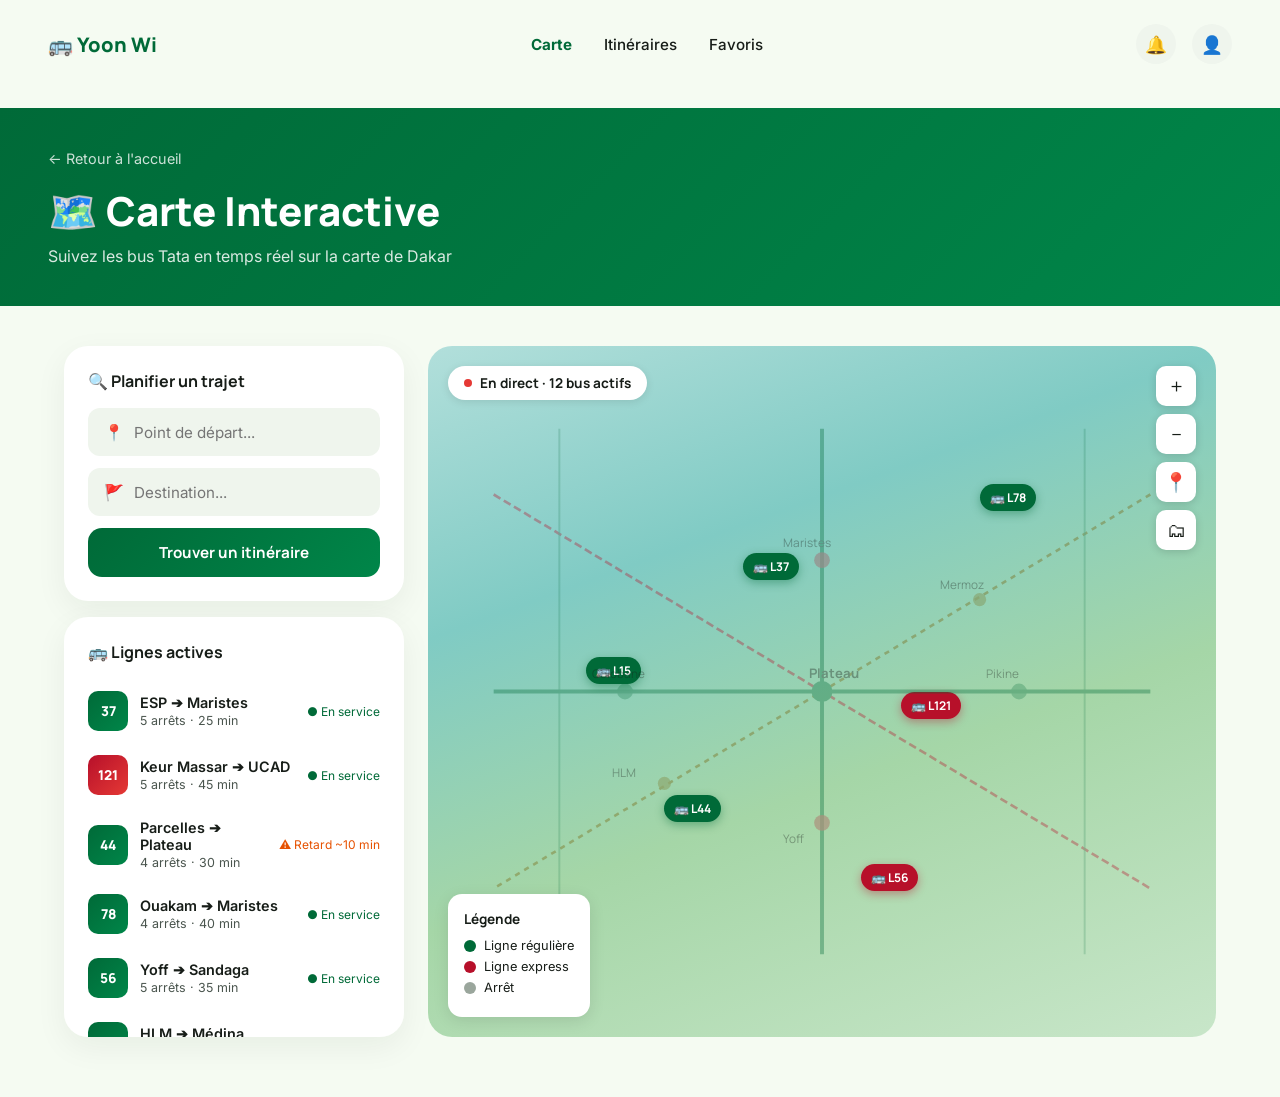
==== carte.html @ 524bbabe "Add files via upload" ====
<!DOCTYPE html>
<html lang="fr">
<head>
    <meta charset="UTF-8">
    <meta name="viewport" content="width=device-width, initial-scale=1.0">
    <title>Carte – Yoon Wi</title>
    <link rel="preconnect" href="https://fonts.googleapis.com">
    <link rel="preconnect" href="https://fonts.gstatic.com" crossorigin>
    <link href="https://fonts.googleapis.com/css2?family=Inter:wght@400;500;600&family=Manrope:wght@600;700;800&display=swap" rel="stylesheet">
    <link rel="stylesheet" href="style.css">
    <style>
        .carte-layout { display: grid; grid-template-columns: 340px 1fr; gap: 24px; max-width: 1200px; margin: 0 auto; padding: 0 24px 60px; }
        .carte-sidebar { display: flex; flex-direction: column; gap: 16px; }
        .search-box { background: var(--surface-lowest); border-radius: var(--radius-xl); padding: 24px; box-shadow: var(--shadow-editorial); }
        .search-box h3 { font-family: 'Manrope', sans-serif; font-size: 1rem; font-weight: 700; margin-bottom: 16px; }
        .sb-input { background: var(--surface-container-low); border-radius: 12px; padding: 14px 16px; display: flex; align-items: center; gap: 10px; margin-bottom: 12px; }
        .sb-input span { font-size: 1rem; }
        .sb-input input { background: transparent; outline: none; font-family: 'Inter', sans-serif; font-size: 0.95rem; color: var(--on-surface); width: 100%; }
        .sb-btn { width: 100%; background: var(--primary-gradient); color: white; padding: 14px; border-radius: 14px; font-family: 'Manrope', sans-serif; font-weight: 700; cursor: pointer; font-size: 0.95rem; }
        .sb-btn:hover { opacity: 0.9; }
        .lines-list { background: var(--surface-lowest); border-radius: var(--radius-xl); padding: 24px; box-shadow: var(--shadow-editorial); flex: 1; overflow-y: auto; max-height: 420px; }
        .lines-list h3 { font-family: 'Manrope', sans-serif; font-size: 1rem; font-weight: 700; margin-bottom: 16px; }
        .line-item { display: flex; align-items: center; gap: 12px; padding: 12px 0; cursor: pointer; transition: all 0.15s; border-radius: 10px; }
        .line-item:hover { background: var(--surface-container-low); padding-left: 8px; }
        .line-num { width: 40px; height: 40px; border-radius: 10px; background: var(--primary-gradient); display: flex; align-items: center; justify-content: center; font-family: 'Manrope', sans-serif; font-weight: 800; font-size: 0.85rem; color: white; flex-shrink: 0; }
        .line-num.express { background: linear-gradient(135deg, #b7102a, #e53935); }
        .line-info { flex: 1; }
        .line-name { font-weight: 600; font-size: 0.9rem; }
        .line-stops { font-size: 0.78rem; color: #4a554e; margin-top: 2px; }
        .line-status { font-size: 0.75rem; }
        .status-ok { color: var(--primary); }
        .status-delay { color: #e65100; }
        .map-main { border-radius: var(--radius-xl); overflow: hidden; position: relative; min-height: 600px; }
        .dakar-map { width: 100%; height: 100%; min-height: 600px; background: linear-gradient(160deg, #b2dfdb 0%, #80cbc4 30%, #a5d6a7 60%, #c8e6c9 100%); position: relative; display: flex; align-items: center; justify-content: center; }
        .map-overlay { position: absolute; inset: 0; background: url('https://images.unsplash.com/photo-1580746738700-0d9d3e5e7f86?q=80&w=1200&auto=format&fit=crop') center/cover; opacity: 0.15; border-radius: var(--radius-xl); }
        .map-svg { width: 100%; height: 100%; }
        .map-controls { position: absolute; top: 20px; right: 20px; display: flex; flex-direction: column; gap: 8px; z-index: 10; }
        .map-ctrl-btn { width: 40px; height: 40px; background: white; border-radius: 10px; display: flex; align-items: center; justify-content: center; font-size: 1.2rem; cursor: pointer; box-shadow: 0 2px 8px rgba(0,0,0,0.15); }
        .map-ctrl-btn:hover { background: var(--surface-container-low); }
        .map-legend { position: absolute; bottom: 20px; left: 20px; background: white; border-radius: 14px; padding: 16px; box-shadow: 0 4px 16px rgba(0,0,0,0.1); z-index: 10; }
        .map-legend h4 { font-family: 'Manrope', sans-serif; font-size: 0.85rem; font-weight: 700; margin-bottom: 10px; }
        .legend-item { display: flex; align-items: center; gap: 8px; font-size: 0.8rem; margin-bottom: 6px; }
        .legend-dot { width: 12px; height: 12px; border-radius: 50%; }
        .live-badge { position: absolute; top: 20px; left: 20px; background: white; border-radius: 99px; padding: 8px 16px; display: flex; align-items: center; gap: 8px; font-family: 'Manrope', sans-serif; font-size: 0.85rem; font-weight: 700; z-index: 10; box-shadow: 0 2px 8px rgba(0,0,0,0.1); }
        .live-dot { width: 8px; height: 8px; border-radius: 50%; background: #e53935; animation: blink 1s infinite; }
        @keyframes blink { 0%,100%{opacity:1} 50%{opacity:0.3} }
        .bus-pin { position: absolute; background: var(--primary); color: white; border-radius: 99px; padding: 5px 10px; font-family: 'Manrope', sans-serif; font-size: 0.75rem; font-weight: 700; white-space: nowrap; cursor: pointer; box-shadow: 0 3px 10px rgba(0,106,56,0.4); animation: float 3s ease-in-out infinite; }
        .bus-pin.red { background: var(--tertiary); box-shadow: 0 3px 10px rgba(183,16,42,0.4); }
        @keyframes float { 0%,100%{transform:translateY(0)} 50%{transform:translateY(-6px)} }
        @media(max-width:900px){ .carte-layout{grid-template-columns:1fr;} .map-main{min-height:400px;} }
    </style>
</head>
<body>
    <nav class="navbar">
        <div class="nav-content">
            <a href="index.html" class="logo">🚌 Yoon Wi</a>
            <div class="nav-links">
                <a href="carte.html" style="color:var(--primary);font-weight:700">Carte</a>
                <a href="itineraires.html">Itinéraires</a>
                <a href="favoris.html">Favoris</a>
            </div>
            <div class="profile-actions">
                <a href="notifications.html" class="icon">🔔</a>
                <a href="profil.html" class="icon">👤</a>
            </div>
        </div>
    </nav>

    <div class="page-header">
        <div class="page-header-content">
            <a href="index.html" class="back-link">← Retour à l'accueil</a>
            <div class="page-title">🗺️ Carte Interactive</div>
            <div class="page-subtitle">Suivez les bus Tata en temps réel sur la carte de Dakar</div>
        </div>
    </div>

    <div class="carte-layout">
        <div class="carte-sidebar">
            <div class="search-box">
                <h3>🔍 Planifier un trajet</h3>
                <div class="sb-input">
                    <span>📍</span>
                    <input type="text" placeholder="Point de départ...">
                </div>
                <div class="sb-input">
                    <span>🚩</span>
                    <input type="text" placeholder="Destination...">
                </div>
                <button class="sb-btn">Trouver un itinéraire</button>
            </div>

            <div class="lines-list">
                <h3>🚌 Lignes actives</h3>
                <div class="line-item">
                    <div class="line-num">37</div>
                    <div class="line-info">
                        <div class="line-name">ESP ➔ Maristes</div>
                        <div class="line-stops">5 arrêts · 25 min</div>
                    </div>
                    <span class="line-status status-ok">● En service</span>
                </div>
                <div class="line-item">
                    <div class="line-num express">121</div>
                    <div class="line-info">
                        <div class="line-name">Keur Massar ➔ UCAD</div>
                        <div class="line-stops">5 arrêts · 45 min</div>
                    </div>
                    <span class="line-status status-ok">● En service</span>
                </div>
                <div class="line-item">
                    <div class="line-num">44</div>
                    <div class="line-info">
                        <div class="line-name">Parcelles ➔ Plateau</div>
                        <div class="line-stops">4 arrêts · 30 min</div>
                    </div>
                    <span class="line-status status-delay">⚠ Retard ~10 min</span>
                </div>
                <div class="line-item">
                    <div class="line-num">78</div>
                    <div class="line-info">
                        <div class="line-name">Ouakam ➔ Maristes</div>
                        <div class="line-stops">4 arrêts · 40 min</div>
                    </div>
                    <span class="line-status status-ok">● En service</span>
                </div>
                <div class="line-item">
                    <div class="line-num">56</div>
                    <div class="line-info">
                        <div class="line-name">Yoff ➔ Sandaga</div>
                        <div class="line-stops">5 arrêts · 35 min</div>
                    </div>
                    <span class="line-status status-ok">● En service</span>
                </div>
                <div class="line-item">
                    <div class="line-num">15</div>
                    <div class="line-info">
                        <div class="line-name">HLM ➔ Médina</div>
                        <div class="line-stops">4 arrêts · 18 min</div>
                    </div>
                    <span class="line-status status-delay">⚠ Retard ~5 min</span>
                </div>
                <div class="line-item">
                    <div class="line-num">8</div>
                    <div class="line-info">
                        <div class="line-name">Guédiawaye ➔ Colobane</div>
                        <div class="line-stops">4 arrêts · 50 min</div>
                    </div>
                    <span class="line-status status-ok">● En service</span>
                </div>
                <div class="line-item">
                    <div class="line-num">11</div>
                    <div class="line-info">
                        <div class="line-name">Plateau ➔ Corniche Ouest</div>
                        <div class="line-stops">4 arrêts · 20 min</div>
                    </div>
                    <span class="line-status status-ok">● En service</span>
                </div>
            </div>
        </div>

        <div class="map-main">
            <div class="dakar-map">
                <div class="map-overlay"></div>

                <div class="bus-pin" style="top:30%;left:40%;animation-delay:0s">🚌 L37</div>
                <div class="bus-pin red" style="top:50%;left:60%;animation-delay:0.8s">🚌 L121</div>
                <div class="bus-pin" style="top:65%;left:30%;animation-delay:1.6s">🚌 L44</div>
                <div class="bus-pin" style="top:20%;left:70%;animation-delay:0.4s">🚌 L78</div>
                <div class="bus-pin red" style="top:75%;left:55%;animation-delay:1.2s">🚌 L56</div>
                <div class="bus-pin" style="top:45%;left:20%;animation-delay:2s">🚌 L15</div>

                <svg class="map-svg" viewBox="0 0 600 500" xmlns="http://www.w3.org/2000/svg" style="position:absolute;inset:0;opacity:0.35">
                    <line x1="50" y1="250" x2="550" y2="250" stroke="#006a38" stroke-width="3"/>
                    <line x1="300" y1="50" x2="300" y2="450" stroke="#006a38" stroke-width="3"/>
                    <line x1="50" y1="100" x2="550" y2="400" stroke="#b7102a" stroke-width="2" stroke-dasharray="6,3"/>
                    <line x1="550" y1="100" x2="50" y2="400" stroke="#745b00" stroke-width="2" stroke-dasharray="4,4"/>
                    <line x1="100" y1="50" x2="100" y2="450" stroke="#006a38" stroke-width="1.5" opacity="0.5"/>
                    <line x1="500" y1="50" x2="500" y2="450" stroke="#006a38" stroke-width="1.5" opacity="0.5"/>
                    <circle cx="300" cy="250" r="8" fill="#006a38"/>
                    <circle cx="150" cy="250" r="6" fill="#006a38" opacity="0.7"/>
                    <circle cx="450" cy="250" r="6" fill="#006a38" opacity="0.7"/>
                    <circle cx="300" cy="150" r="6" fill="#b7102a" opacity="0.7"/>
                    <circle cx="300" cy="350" r="6" fill="#b7102a" opacity="0.7"/>
                    <circle cx="420" cy="180" r="5" fill="#745b00" opacity="0.7"/>
                    <circle cx="180" cy="320" r="5" fill="#745b00" opacity="0.7"/>
                    <text x="290" y="240" font-family="Manrope,sans-serif" font-size="10" fill="#171d18" font-weight="700">Plateau</text>
                    <text x="125" y="240" font-family="Manrope,sans-serif" font-size="9" fill="#171d18">Colobane</text>
                    <text x="425" y="240" font-family="Manrope,sans-serif" font-size="9" fill="#171d18">Pikine</text>
                    <text x="270" y="140" font-family="Manrope,sans-serif" font-size="9" fill="#171d18">Maristes</text>
                    <text x="270" y="365" font-family="Manrope,sans-serif" font-size="9" fill="#171d18">Yoff</text>
                    <text x="390" y="172" font-family="Manrope,sans-serif" font-size="9" fill="#171d18">Mermoz</text>
                    <text x="140" y="315" font-family="Manrope,sans-serif" font-size="9" fill="#171d18">HLM</text>
                </svg>

                <div class="map-controls">
                    <div class="map-ctrl-btn" title="Zoom +">＋</div>
                    <div class="map-ctrl-btn" title="Zoom -">－</div>
                    <div class="map-ctrl-btn" title="Ma position">📍</div>
                    <div class="map-ctrl-btn" title="Couches">🗂</div>
                </div>

                <div class="live-badge">
                    <div class="live-dot"></div>
                    En direct · 12 bus actifs
                </div>

                <div class="map-legend">
                    <h4>Légende</h4>
                    <div class="legend-item"><div class="legend-dot" style="background:#006a38"></div> Ligne régulière</div>
                    <div class="legend-item"><div class="legend-dot" style="background:#b7102a"></div> Ligne express</div>
                    <div class="legend-item"><div class="legend-dot" style="background:#9aa69c"></div> Arrêt</div>
                </div>
            </div>
        </div>
    </div>
</body>
</html>
---- style.css ----
/* Design System */
:root {
    --primary: #006a38;
    --primary-gradient: linear-gradient(135deg, #006a38, #008649);
    --secondary: #745b00;
    --secondary-container: #ffcc00;
    --tertiary: #b7102a;
    --surface: #f5fbf2;
    --surface-container-low: #eff5ed;
    --surface-container-highest: #dee4dc;
    --surface-lowest: #ffffff;
    --on-surface: #171d18;
    --shadow-editorial: 0 10px 32px rgba(23, 29, 24, 0.06);
    --radius-xl: 24px;
    --radius-full: 9999px;
}

* { margin: 0; padding: 0; box-sizing: border-box; border: none; }

body {
    background-color: var(--surface);
    color: var(--on-surface);
    font-family: 'Inter', sans-serif;
    -webkit-font-smoothing: antialiased;
}

h1, h2, h3, .logo { font-family: 'Manrope', sans-serif; }

.container { max-width: 1200px; margin: 0 auto; padding: 0 24px; }

/* Navbar */
.navbar { background-color: var(--surface); padding: 24px 48px; margin-bottom: 20px; }

.nav-content { display: flex; justify-content: space-between; align-items: center; }

.logo { font-size: 20px; font-weight: 800; color: var(--primary); text-decoration: none; }

.nav-links { display: flex; gap: 32px; }

.nav-links a {
    text-decoration: none;
    color: var(--on-surface);
    font-weight: 500;
    font-size: 0.95rem;
    transition: color 0.2s;
}
.nav-links a:hover { color: var(--primary); }

.profile-actions { display: flex; gap: 16px; }

.icon {
    width: 40px; height: 40px;
    background-color: var(--surface-container-low);
    border-radius: 50%;
    display: flex; align-items: center; justify-content: center;
    cursor: pointer;
    text-decoration: none;
    font-size: 1.1rem;
    transition: background 0.2s;
}
.icon:hover { background-color: var(--surface-container-highest); }

/* Hero */
.hero-bento { display: grid; grid-template-columns: 1fr 1fr; gap: 24px; margin-bottom: 60px; }

.display-title { font-size: 4rem; line-height: 1.05; font-weight: 800; margin-bottom: 20px; letter-spacing: -0.03em; }
.text-primary { color: var(--primary); }
.body-text { font-size: 1.1rem; color: #4a554e; margin-bottom: 40px; max-width: 90%; }

.search-glass {
    background: rgba(245, 251, 242, 0.8);
    backdrop-filter: blur(20px);
    padding: 24px; border-radius: var(--radius-xl);
    box-shadow: var(--shadow-editorial);
    background-color: var(--surface-lowest);
}

.inputs-row { display: flex; gap: 16px; margin-bottom: 16px; }
.input-group { flex: 1; background: var(--surface-container-low); padding: 16px; border-radius: 12px; }
.input-group label { display: block; font-size: 0.75rem; font-weight: 600; color: #4a554e; margin-bottom: 8px; text-transform: uppercase; }
.input-group input { width: 100%; background: transparent; font-family: 'Inter', sans-serif; font-size: 1rem; outline: none; color: var(--on-surface); }

.btn-primary {
    width: 100%;
    background: var(--primary-gradient);
    color: var(--surface-lowest);
    padding: 16px; border-radius: var(--radius-xl);
    font-family: 'Manrope', sans-serif; font-size: 1.1rem; font-weight: 700;
    cursor: pointer; transition: opacity 0.3s ease;
}
.btn-primary:hover { opacity: 0.9; }

/* Hero Image – Dakar (Monument de la Renaissance Africaine) */
.hero-image-card {
    background-color: var(--surface-container-highest);
    border-radius: var(--radius-xl);
    position: relative; min-height: 400px;
    background-image: url('Capture d’écran 2026-04-09 001423.png');
    background-size: cover; background-position: center;
}

.floating-badge {
    position: absolute; bottom: 24px; left: 24px; right: 24px;
    background: var(--surface-lowest); padding: 16px 24px; border-radius: 16px;
    display: flex; align-items: center; gap: 16px;
    box-shadow: var(--shadow-editorial);
}
.badge-icon { background: var(--secondary-container); width: 48px; height: 48px; border-radius: 50%; display: flex; align-items: center; justify-content: center; font-size: 1.5rem; }
.badge-title { font-family: 'Manrope', sans-serif; font-weight: 700; font-size: 1rem; }
.badge-sub { font-size: 0.85rem; color: #4a554e; }

/* Routes Section */
.routes-section { margin-top: 40px; margin-bottom: 80px; }

.section-header { display: flex; justify-content: space-between; align-items: flex-end; margin-bottom: 32px; }
.label-sm { font-size: 0.75rem; font-weight: 700; letter-spacing: 0.05em; color: var(--primary); text-transform: uppercase; display: block; margin-bottom: 8px; }
.headline-title { font-size: 2rem; font-weight: 800; }
.link-primary { color: var(--primary); text-decoration: none; font-weight: 600; }

.bento-grid { display: grid; grid-template-columns: repeat(auto-fill, minmax(340px, 1fr)); gap: 24px; }

/* Route Cards */
.route-card {
    background-color: var(--surface-lowest);
    border-radius: var(--radius-xl); padding: 32px;
    box-shadow: var(--shadow-editorial);
    position: relative; overflow: hidden; min-height: 250px;
    display: flex; flex-direction: column; justify-content: flex-end;
    cursor: pointer; transition: transform 0.2s ease, box-shadow 0.2s ease;
    text-decoration: none; color: inherit;
}
.route-card:hover { transform: translateY(-4px); box-shadow: 0 20px 48px rgba(23,29,24,0.12); }
.route-card.yellow-theme { background-color: var(--surface-container-low); }
.route-card.red-theme { background-color: var(--tertiary); color: var(--surface-lowest); }
.route-card.green-theme { background: var(--primary-gradient); color: var(--surface-lowest); }
.route-card.dark-theme { background-color: var(--on-surface); color: var(--surface-lowest); }

.card-badge { position: absolute; top: 32px; left: 32px; width: 60px; height: 60px; border-radius: 16px; display: flex; align-items: center; justify-content: center; font-family: 'Manrope', sans-serif; font-weight: 800; font-size: 1.5rem; }
.yellow-theme .card-badge { background-color: var(--secondary-container); color: var(--on-surface); }
.red-theme .card-badge, .green-theme .card-badge, .dark-theme .card-badge { background-color: rgba(255,255,255,0.2); color: var(--surface-lowest); }

.route-card h3 { font-size: 1.8rem; font-weight: 800; margin-bottom: 16px; line-height: 1.2; }
.card-meta { display: flex; gap: 12px; flex-wrap: wrap; }
.meta-chip { background-color: var(--surface-container-highest); color: var(--on-surface); padding: 8px 16px; border-radius: var(--radius-full); font-size: 0.85rem; font-weight: 600; }
.red-theme .meta-chip, .green-theme .meta-chip, .dark-theme .meta-chip { background-color: rgba(255,255,255,0.2); color: var(--surface-lowest); }

/* ===== PAGE STYLES COMMUNS ===== */
.page-header {
    background: var(--primary-gradient); color: white;
    padding: 40px 48px; margin-bottom: 40px;
}
.page-header-content { max-width: 1200px; margin: 0 auto; }
.back-link { display: inline-flex; align-items: center; gap: 8px; color: rgba(255,255,255,0.8); text-decoration: none; font-size: 0.9rem; margin-bottom: 16px; }
.back-link:hover { color: white; }
.page-title { font-family: 'Manrope', sans-serif; font-size: 2.5rem; font-weight: 800; margin-bottom: 8px; }
.page-subtitle { opacity: 0.85; font-size: 1rem; }

/* Card universelle */
.info-card {
    background: var(--surface-lowest); border-radius: var(--radius-xl);
    padding: 28px; box-shadow: var(--shadow-editorial);
    transition: transform 0.2s;
}
.info-card:hover { transform: translateY(-2px); }
.info-card h3 { font-family: 'Manrope', sans-serif; font-size: 1.2rem; font-weight: 700; margin-bottom: 8px; }
.info-card p { color: #4a554e; font-size: 0.9rem; line-height: 1.6; }

/* Grid layouts */
.two-col { display: grid; grid-template-columns: 1fr 1fr; gap: 24px; }
.three-col { display: grid; grid-template-columns: repeat(3, 1fr); gap: 24px; }

/* Badges */
.badge-green { background: #e8f5e9; color: var(--primary); padding: 4px 12px; border-radius: 99px; font-size: 0.8rem; font-weight: 600; display: inline-block; }
.badge-red { background: #fdecea; color: var(--tertiary); padding: 4px 12px; border-radius: 99px; font-size: 0.8rem; font-weight: 600; display: inline-block; }
.badge-yellow { background: #fff8e1; color: var(--secondary); padding: 4px 12px; border-radius: 99px; font-size: 0.8rem; font-weight: 600; display: inline-block; }

/* Map placeholder */
.map-container {
    background: var(--surface-container-lowest);
    border-radius: var(--radius-xl);
    overflow: hidden; position: relative;
    min-height: 500px;
}
.map-placeholder {
    width: 100%; height: 100%; min-height: 500px;
    background: linear-gradient(135deg, #c8e6c9, #a5d6a7);
    display: flex; flex-direction: column; align-items: center; justify-content: center;
    gap: 16px;
}
.map-placeholder .map-icon { font-size: 4rem; }
.map-placeholder p { font-family: 'Manrope', sans-serif; font-size: 1.2rem; font-weight: 700; color: var(--primary); }
.map-placeholder span { color: #4a554e; font-size: 0.9rem; }

/* Notification items */
.notif-item {
    display: flex; gap: 16px; align-items: flex-start;
    background: var(--surface-lowest); border-radius: 16px;
    padding: 20px; box-shadow: var(--shadow-editorial); margin-bottom: 16px;
}
.notif-icon { width: 44px; height: 44px; border-radius: 12px; display: flex; align-items: center; justify-content: center; font-size: 1.3rem; flex-shrink: 0; }
.notif-icon.green { background: #e8f5e9; }
.notif-icon.yellow { background: #fff8e1; }
.notif-icon.red { background: #fdecea; }
.notif-icon.blue { background: #e3f2fd; }
.notif-title { font-family: 'Manrope', sans-serif; font-weight: 700; font-size: 0.95rem; margin-bottom: 4px; }
.notif-desc { color: #4a554e; font-size: 0.85rem; line-height: 1.5; }
.notif-time { font-size: 0.78rem; color: #9aa69c; margin-top: 6px; }
.notif-unread { background: var(--primary); width: 8px; height: 8px; border-radius: 50%; margin-top: 6px; flex-shrink: 0; }

/* Profile */
.profile-avatar { width: 100px; height: 100px; border-radius: 50%; background: var(--primary-gradient); display: flex; align-items: center; justify-content: center; font-size: 2.5rem; margin: 0 auto 16px; }
.profile-name { font-family: 'Manrope', sans-serif; font-size: 1.5rem; font-weight: 800; text-align: center; margin-bottom: 4px; }
.profile-email { color: #4a554e; text-align: center; font-size: 0.9rem; }
.stats-row { display: flex; gap: 16px; }
.stat-box { flex: 1; background: var(--surface-container-low); border-radius: 16px; padding: 20px; text-align: center; }
.stat-number { font-family: 'Manrope', sans-serif; font-size: 2rem; font-weight: 800; color: var(--primary); }
.stat-label { font-size: 0.8rem; color: #4a554e; margin-top: 4px; }
.settings-item { display: flex; align-items: center; justify-content: space-between; padding: 18px 0; }
.settings-item + .settings-item { border-top: 1px solid var(--surface-container-lowest); }
.settings-label { display: flex; align-items: center; gap: 12px; font-weight: 500; }
.settings-icon { width: 36px; height: 36px; background: var(--surface-container-low); border-radius: 10px; display: flex; align-items: center; justify-content: center; font-size: 1rem; }
.arrow-right { color: #9aa69c; font-size: 1.1rem; }
.toggle { width: 44px; height: 24px; background: var(--primary); border-radius: 12px; position: relative; cursor: pointer; }
.toggle::after { content: ''; position: absolute; right: 3px; top: 3px; width: 18px; height: 18px; background: white; border-radius: 50%; }

/* Favoris */
.fav-card {
    background: var(--surface-lowest); border-radius: var(--radius-xl); padding: 24px;
    box-shadow: var(--shadow-editorial); display: flex; align-items: center; gap: 20px;
    cursor: pointer; transition: transform 0.2s;
}
.fav-card:hover { transform: translateY(-2px); }
.fav-line-badge { width: 56px; height: 56px; border-radius: 14px; background: var(--primary-gradient); display: flex; align-items: center; justify-content: center; font-family: 'Manrope', sans-serif; font-weight: 800; font-size: 1.2rem; color: white; flex-shrink: 0; }
.fav-info { flex: 1; }
.fav-name { font-family: 'Manrope', sans-serif; font-weight: 700; font-size: 1rem; margin-bottom: 4px; }
.fav-meta { font-size: 0.85rem; color: #4a554e; }
.fav-star { font-size: 1.3rem; cursor: pointer; }

/* Itinéraire detail */
.route-detail-card {
    background: var(--surface-lowest); border-radius: var(--radius-xl); padding: 28px;
    box-shadow: var(--shadow-editorial); cursor: pointer;
    transition: transform 0.2s; margin-bottom: 16px;
    display: flex; align-items: center; gap: 24px;
}
.route-detail-card:hover { transform: translateX(4px); }
.rdcard-badge { width: 64px; height: 64px; border-radius: 16px; display: flex; align-items: center; justify-content: center; font-family: 'Manrope', sans-serif; font-weight: 800; font-size: 1.4rem; flex-shrink: 0; }
.rdcard-info { flex: 1; }
.rdcard-name { font-family: 'Manrope', sans-serif; font-size: 1.15rem; font-weight: 700; margin-bottom: 8px; }
.rdcard-stops { font-size: 0.82rem; color: #4a554e; margin-bottom: 10px; }
.rdcard-chips { display: flex; gap: 8px; flex-wrap: wrap; }
.rdcard-chip { background: var(--surface-container-low); padding: 5px 12px; border-radius: 99px; font-size: 0.8rem; font-weight: 600; color: var(--on-surface); }
.rdcard-arrow { font-size: 1.3rem; color: #9aa69c; }

/* Responsive */
@media (max-width: 768px) {
    .hero-bento { grid-template-columns: 1fr; }
    .display-title { font-size: 2.5rem; }
    .two-col, .three-col { grid-template-columns: 1fr; }
    .navbar { padding: 16px 20px; }
    .inputs-row { flex-direction: column; }
    .page-header { padding: 24px 20px; }
    .page-title { font-size: 1.8rem; }
}
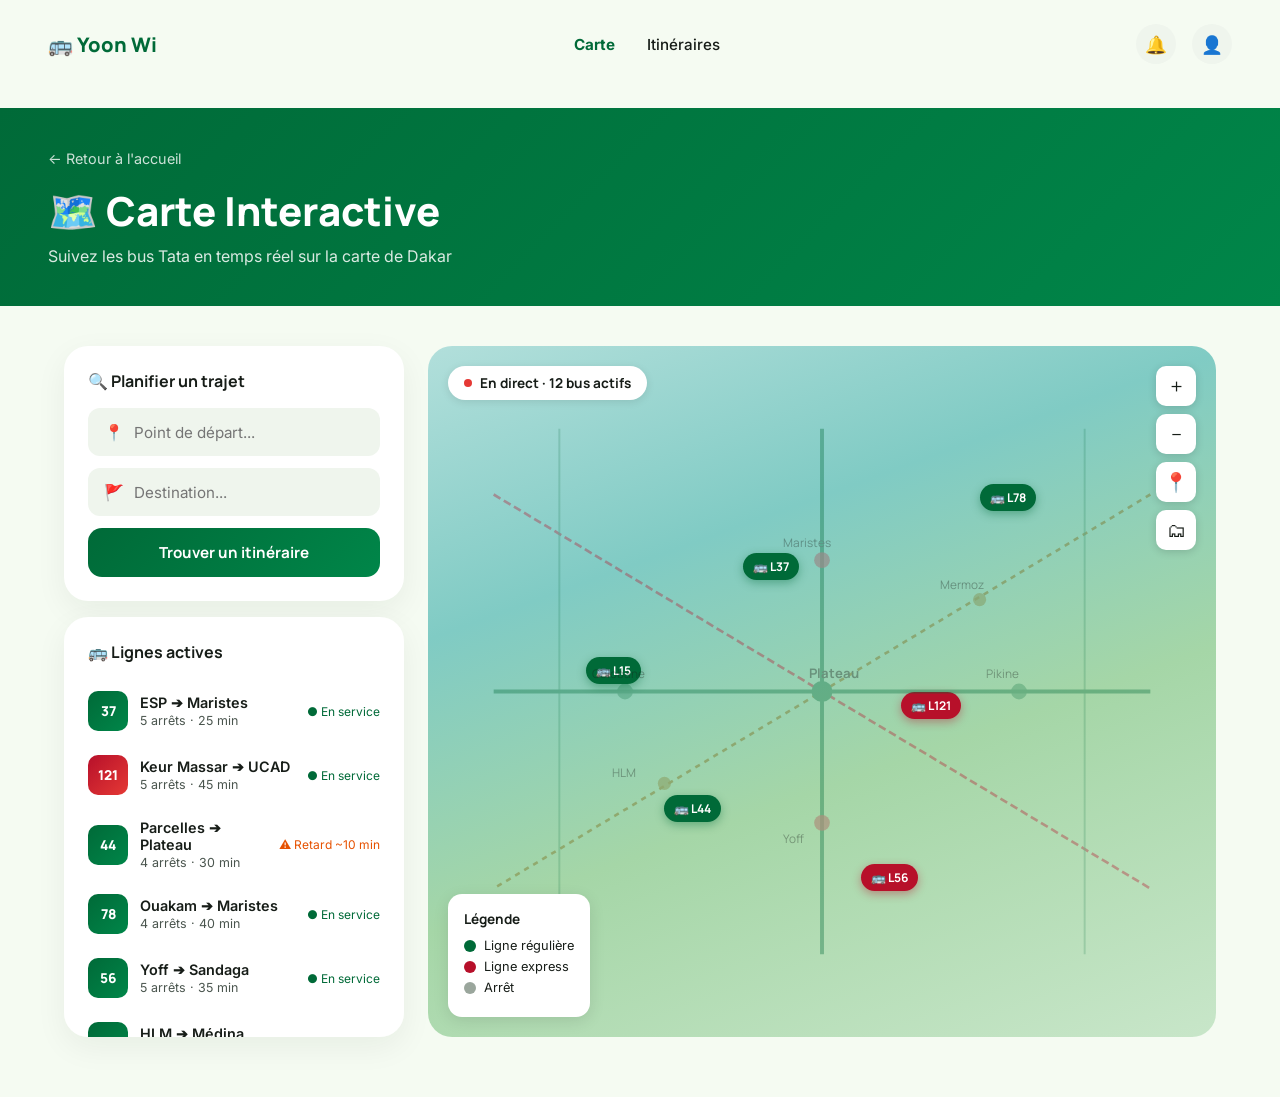
==== commit 5bc45602: "Update carte.html" ====
--- a/carte.html
+++ b/carte.html
@@ -57,7 +57,7 @@
             <div class="nav-links">
                 <a href="carte.html" style="color:var(--primary);font-weight:700">Carte</a>
                 <a href="itineraires.html">Itinéraires</a>
-                <a href="favoris.html">Favoris</a>
+                
             </div>
             <div class="profile-actions">
                 <a href="notifications.html" class="icon">🔔</a>
